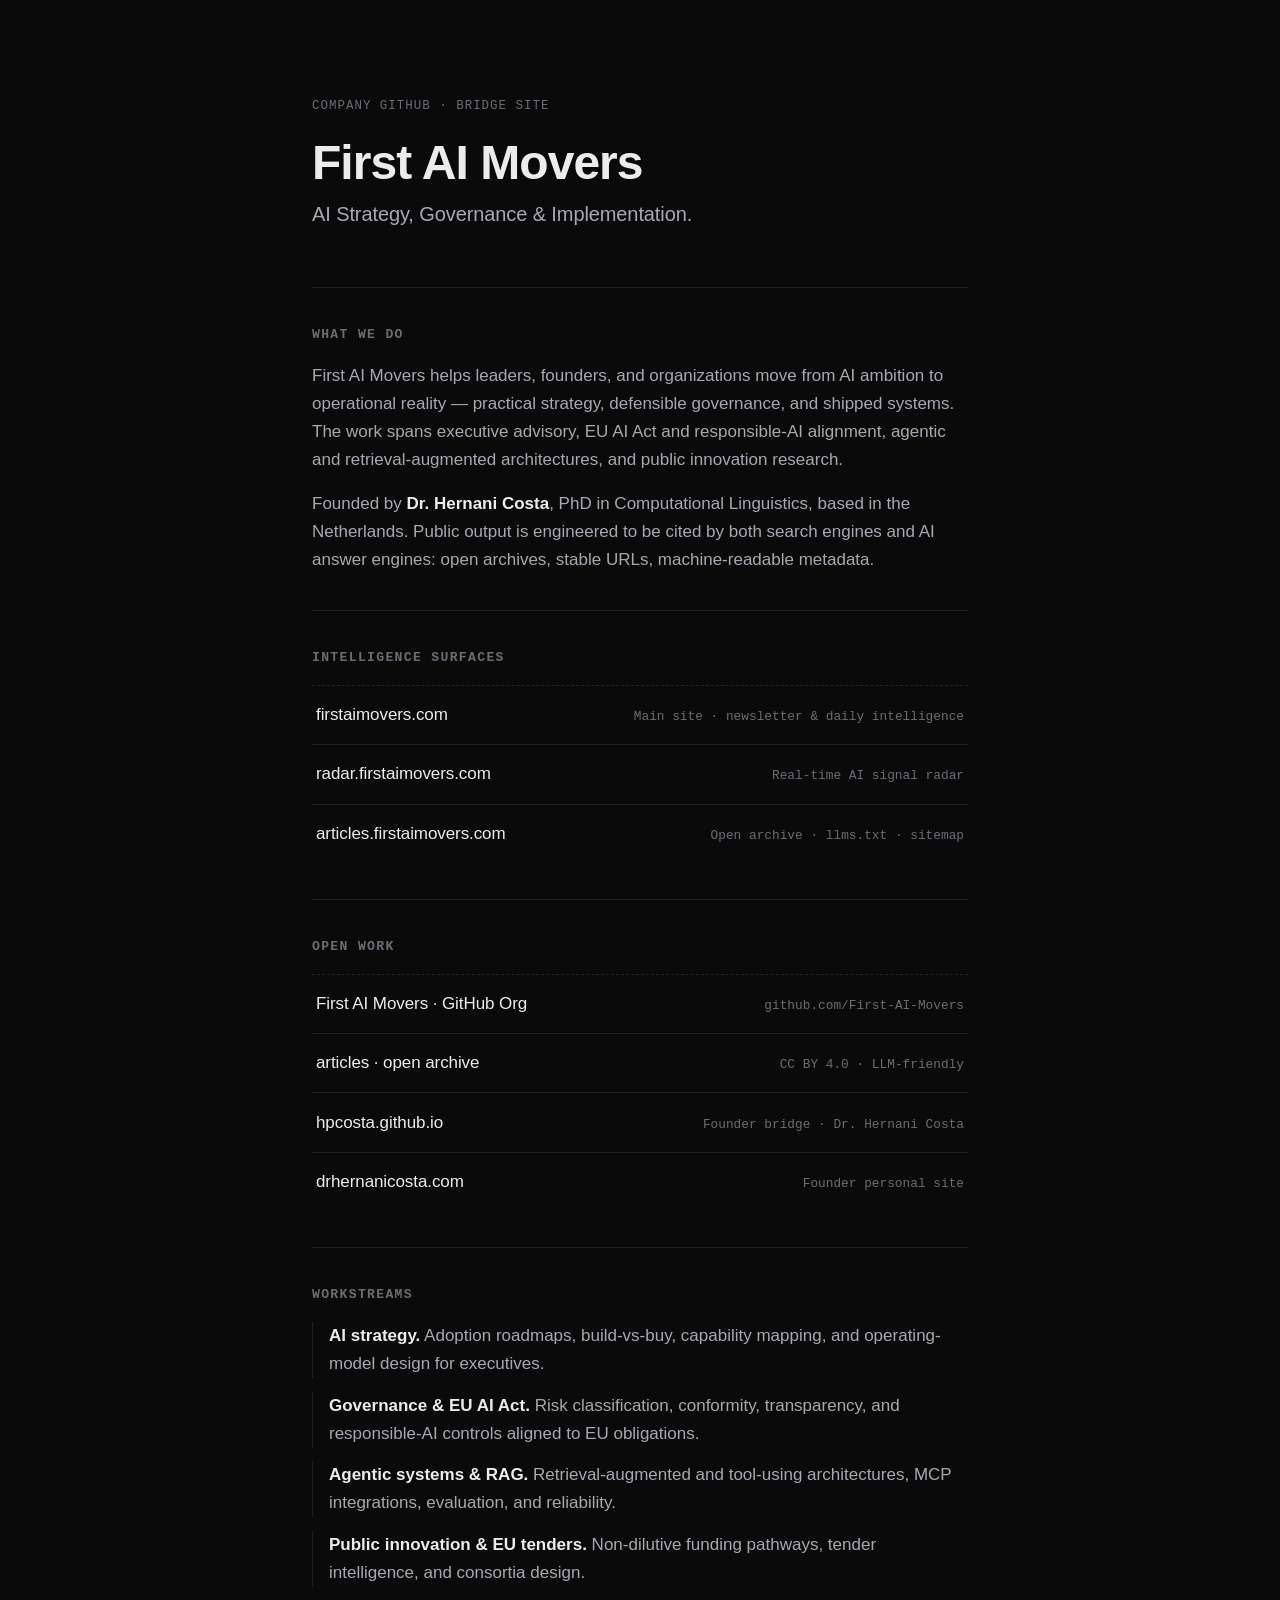
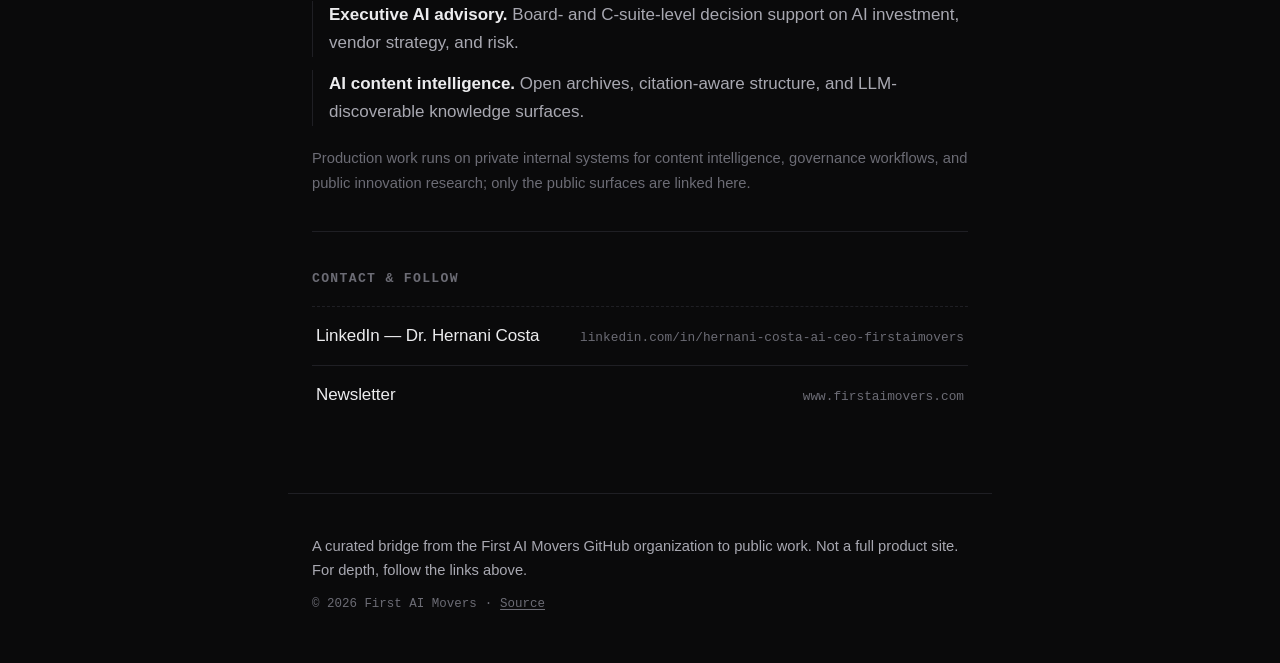
==== index.html @ 40bf21f7 "chore: launch First AI Movers GitHub Pages bridge" ====
<!doctype html>
<html lang="en">
<head>
<meta charset="utf-8">
<meta name="viewport" content="width=device-width, initial-scale=1, viewport-fit=cover">
<meta name="theme-color" content="#0a0a0b">
<meta name="color-scheme" content="dark">

<title>First AI Movers — AI Strategy, Governance &amp; Implementation</title>
<meta name="description" content="First AI Movers helps leaders, founders, and organizations move from AI ambition to operational reality — strategy, governance, and shipped systems.">
<meta name="author" content="First AI Movers">
<meta name="robots" content="index, follow, max-image-preview:large">

<link rel="canonical" href="https://first-ai-movers.github.io/">
<link rel="alternate" type="text/plain" href="https://first-ai-movers.github.io/llms.txt">
<link rel="sitemap" type="application/xml" href="https://first-ai-movers.github.io/sitemap.xml">
<link rel="me" href="https://github.com/First-AI-Movers">
<link rel="me" href="https://firstaimovers.com">

<meta property="og:type" content="website">
<meta property="og:title" content="First AI Movers — AI Strategy, Governance &amp; Implementation">
<meta property="og:description" content="First AI Movers helps leaders, founders, and organizations move from AI ambition to operational reality — strategy, governance, and shipped systems.">
<meta property="og:url" content="https://first-ai-movers.github.io/">
<meta property="og:site_name" content="First AI Movers">
<meta property="og:locale" content="en_US">

<meta name="twitter:card" content="summary">
<meta name="twitter:title" content="First AI Movers — AI Strategy, Governance &amp; Implementation">
<meta name="twitter:description" content="AI strategy, governance, and implementation for leaders, founders, and organizations adopting AI responsibly.">

<link rel="stylesheet" href="styles.css">

<script type="application/ld+json">
{
  "@context": "https://schema.org",
  "@graph": [
    {
      "@type": "Organization",
      "@id": "https://first-ai-movers.github.io/#org",
      "name": "First AI Movers",
      "url": "https://firstaimovers.com",
      "description": "AI strategy, governance, and implementation for leaders, founders, and organizations adopting AI responsibly. Open intelligence on agentic systems, RAG architectures, EU AI Act compliance, and public innovation.",
      "foundingLocation": {
        "@type": "Place",
        "name": "Netherlands",
        "addressCountry": "NL"
      },
      "areaServed": [
        { "@type": "Place", "name": "European Union" },
        { "@type": "Place", "name": "Netherlands" }
      ],
      "founder": { "@id": "https://first-ai-movers.github.io/#founder" },
      "knowsAbout": [
        "AI Strategy",
        "AI Implementation",
        "AI Governance",
        "EU AI Act",
        "Responsible AI",
        "Agentic Systems",
        "Retrieval-Augmented Generation",
        "Model Context Protocol",
        "Public Innovation",
        "EU Tender Intelligence",
        "Executive AI Advisory",
        "AI Content Intelligence"
      ],
      "sameAs": [
        "https://firstaimovers.com",
        "https://www.firstaimovers.com",
        "https://radar.firstaimovers.com",
        "https://articles.firstaimovers.com",
        "https://github.com/First-AI-Movers",
        "https://github.com/First-AI-Movers/articles"
      ],
      "mainEntityOfPage": {
        "@type": "WebPage",
        "@id": "https://first-ai-movers.github.io/#bridge",
        "url": "https://first-ai-movers.github.io/"
      }
    },
    {
      "@type": "Person",
      "@id": "https://first-ai-movers.github.io/#founder",
      "name": "Dr. Hernani Costa",
      "honorificPrefix": "Dr.",
      "jobTitle": "Founder & CEO, First AI Movers",
      "url": "https://hpcosta.github.io/",
      "worksFor": { "@id": "https://first-ai-movers.github.io/#org" },
      "sameAs": [
        "https://hpcosta.github.io/",
        "https://drhernanicosta.com",
        "https://www.linkedin.com/in/hernani-costa-ai-ceo-firstaimovers/"
      ]
    }
  ]
}
</script>
</head>

<body>
<a class="skip" href="#main">Skip to content</a>

<header class="hero" role="banner">
  <p class="eyebrow">Company GitHub · Bridge Site</p>
  <h1>First AI Movers</h1>
  <p class="lede">AI Strategy, Governance &amp; Implementation.</p>
</header>

<main id="main">

  <section class="block" aria-labelledby="about-h">
    <h2 id="about-h">What we do</h2>
    <p>
      First AI Movers helps leaders, founders, and organizations move from
      AI ambition to operational reality — practical strategy, defensible
      governance, and shipped systems. The work spans executive advisory,
      EU AI Act and responsible-AI alignment, agentic and retrieval-augmented
      architectures, and public innovation research.
    </p>
    <p>
      Founded by <strong>Dr. Hernani Costa</strong>, PhD in Computational
      Linguistics, based in the Netherlands. Public output is engineered to
      be cited by both search engines and AI answer engines: open archives,
      stable URLs, machine-readable metadata.
    </p>
  </section>

  <section class="block" aria-labelledby="surfaces-h">
    <h2 id="surfaces-h">Intelligence surfaces</h2>
    <ul class="links" role="list">
      <li>
        <a href="https://firstaimovers.com" rel="noopener">
          <span class="link-title">firstaimovers.com</span>
          <span class="link-host">Main site · newsletter &amp; daily intelligence</span>
        </a>
      </li>
      <li>
        <a href="https://radar.firstaimovers.com" rel="noopener">
          <span class="link-title">radar.firstaimovers.com</span>
          <span class="link-host">Real-time AI signal radar</span>
        </a>
      </li>
      <li>
        <a href="https://articles.firstaimovers.com" rel="noopener">
          <span class="link-title">articles.firstaimovers.com</span>
          <span class="link-host">Open archive · llms.txt · sitemap</span>
        </a>
      </li>
    </ul>
  </section>

  <section class="block" aria-labelledby="open-h">
    <h2 id="open-h">Open work</h2>
    <ul class="links" role="list">
      <li>
        <a href="https://github.com/First-AI-Movers" rel="noopener me">
          <span class="link-title">First AI Movers · GitHub Org</span>
          <span class="link-host">github.com/First-AI-Movers</span>
        </a>
      </li>
      <li>
        <a href="https://github.com/First-AI-Movers/articles" rel="noopener">
          <span class="link-title">articles · open archive</span>
          <span class="link-host">CC BY 4.0 · LLM-friendly</span>
        </a>
      </li>
      <li>
        <a href="https://hpcosta.github.io/" rel="noopener">
          <span class="link-title">hpcosta.github.io</span>
          <span class="link-host">Founder bridge · Dr. Hernani Costa</span>
        </a>
      </li>
      <li>
        <a href="https://drhernanicosta.com" rel="noopener">
          <span class="link-title">drhernanicosta.com</span>
          <span class="link-host">Founder personal site</span>
        </a>
      </li>
    </ul>
  </section>

  <section class="block" aria-labelledby="work-h">
    <h2 id="work-h">Workstreams</h2>
    <ul class="streams" role="list">
      <li><strong>AI strategy.</strong> Adoption roadmaps, build-vs-buy, capability mapping, and operating-model design for executives.</li>
      <li><strong>Governance &amp; EU AI Act.</strong> Risk classification, conformity, transparency, and responsible-AI controls aligned to EU obligations.</li>
      <li><strong>Agentic systems &amp; RAG.</strong> Retrieval-augmented and tool-using architectures, MCP integrations, evaluation, and reliability.</li>
      <li><strong>Public innovation &amp; EU tenders.</strong> Non-dilutive funding pathways, tender intelligence, and consortia design.</li>
      <li><strong>Executive AI advisory.</strong> Board- and C-suite-level decision support on AI investment, vendor strategy, and risk.</li>
      <li><strong>AI content intelligence.</strong> Open archives, citation-aware structure, and LLM-discoverable knowledge surfaces.</li>
    </ul>
    <p class="aside">
      Production work runs on private internal systems for content intelligence,
      governance workflows, and public innovation research; only the public
      surfaces are linked here.
    </p>
  </section>

  <section class="block" aria-labelledby="contact-h">
    <h2 id="contact-h">Contact &amp; follow</h2>
    <ul class="links" role="list">
      <li>
        <a href="https://www.linkedin.com/in/hernani-costa-ai-ceo-firstaimovers/" rel="noopener me">
          <span class="link-title">LinkedIn — Dr. Hernani Costa</span>
          <span class="link-host">linkedin.com/in/hernani-costa-ai-ceo-firstaimovers</span>
        </a>
      </li>
      <li>
        <a href="https://www.firstaimovers.com" rel="noopener">
          <span class="link-title">Newsletter</span>
          <span class="link-host">www.firstaimovers.com</span>
        </a>
      </li>
    </ul>
  </section>

</main>

<footer class="foot" role="contentinfo">
  <p>
    A curated bridge from the First AI Movers GitHub organization to public
    work. Not a full product site. For depth, follow the links above.
  </p>
  <p class="meta">
    <span>© 2026 First AI Movers</span>
    <span aria-hidden="true">·</span>
    <a href="https://github.com/First-AI-Movers/first-ai-movers.github.io" rel="noopener">Source</a>
  </p>
</footer>

</body>
</html>
---- styles.css ----
/* First AI Movers — company GitHub bridge
   Dark executive theme. System fonts only. No JS. */

:root {
  --bg: #0a0a0b;
  --bg-elev: #111114;
  --fg: #ececee;
  --fg-soft: #a8a8b1;
  --fg-muted: #6c6c75;
  --rule: #1f1f24;
  --accent: #e6e6ea;
  --focus: #7aa6ff;
  --maxw: 44rem;

  --sans: -apple-system, BlinkMacSystemFont, "Segoe UI", Roboto, "Helvetica Neue",
          Arial, "Noto Sans", sans-serif;
  --mono: ui-monospace, SFMono-Regular, "SF Mono", Menlo, Consolas, monospace;
}

* { box-sizing: border-box; }

html {
  -webkit-text-size-adjust: 100%;
  text-size-adjust: 100%;
  scroll-behavior: smooth;
}

@media (prefers-reduced-motion: reduce) {
  html { scroll-behavior: auto; }
  *, *::before, *::after { animation: none !important; transition: none !important; }
}

body {
  margin: 0;
  background: var(--bg);
  color: var(--fg);
  font-family: var(--sans);
  font-size: 17px;
  line-height: 1.65;
  -webkit-font-smoothing: antialiased;
  -moz-osx-font-smoothing: grayscale;
  font-feature-settings: "ss01", "kern", "liga";
  text-rendering: optimizeLegibility;
}

::selection { background: #2b3a64; color: #fff; }

a {
  color: var(--fg);
  text-underline-offset: 0.18em;
  text-decoration-thickness: 1px;
}
a:hover { color: var(--accent); }

:focus-visible {
  outline: 2px solid var(--focus);
  outline-offset: 3px;
  border-radius: 2px;
}

.skip {
  position: absolute;
  left: -9999px;
  top: auto;
  width: 1px; height: 1px;
  overflow: hidden;
}
.skip:focus {
  position: fixed;
  left: 1rem; top: 1rem;
  width: auto; height: auto;
  padding: 0.5rem 0.75rem;
  background: var(--bg-elev);
  color: var(--fg);
  z-index: 999;
}

.hero, main, .foot {
  max-width: var(--maxw);
  margin: 0 auto;
  padding: 0 1.5rem;
}

.hero {
  padding-top: clamp(3.5rem, 8vw, 6rem);
  padding-bottom: clamp(2rem, 5vw, 3.5rem);
}

.eyebrow {
  margin: 0 0 1.25rem;
  font-family: var(--mono);
  font-size: 0.78rem;
  letter-spacing: 0.08em;
  text-transform: uppercase;
  color: var(--fg-muted);
}

h1 {
  margin: 0 0 0.6rem;
  font-size: clamp(2.1rem, 5.4vw, 3rem);
  font-weight: 600;
  letter-spacing: -0.02em;
  line-height: 1.08;
}

.lede {
  margin: 0;
  font-size: clamp(1.05rem, 2.2vw, 1.25rem);
  color: var(--fg-soft);
  letter-spacing: -0.005em;
}

.block {
  padding-top: 2.25rem;
  padding-bottom: 2.25rem;
  border-top: 1px solid var(--rule);
}

.block h2 {
  margin: 0 0 1rem;
  font-size: 0.82rem;
  font-weight: 600;
  font-family: var(--mono);
  letter-spacing: 0.1em;
  text-transform: uppercase;
  color: var(--fg-muted);
}

.block p {
  margin: 0 0 1rem;
  color: var(--fg-soft);
}
.block p:last-child { margin-bottom: 0; }
.block strong { color: var(--fg); font-weight: 600; }

.block p.aside {
  margin-top: 1.25rem;
  font-size: 0.92rem;
  color: var(--fg-muted);
}

.links {
  list-style: none;
  margin: 0;
  padding: 0;
  display: grid;
  gap: 0;
}

.links li {
  border-top: 1px solid var(--rule);
}
.links li:first-child { border-top: 1px dashed var(--rule); }

.links a {
  display: flex;
  align-items: baseline;
  justify-content: space-between;
  gap: 1rem;
  padding: 0.95rem 0.25rem;
  text-decoration: none;
  color: var(--fg);
}
.links a:hover { color: var(--accent); background: var(--bg-elev); }
.links a:hover .link-host { color: var(--fg-soft); }

.link-title {
  font-weight: 500;
  letter-spacing: -0.005em;
}
.link-host {
  font-family: var(--mono);
  font-size: 0.8rem;
  color: var(--fg-muted);
  text-align: right;
  flex: 0 1 auto;
}

@media (max-width: 32rem) {
  .links a { flex-direction: column; align-items: flex-start; gap: 0.15rem; padding: 0.85rem 0.25rem; }
  .link-host { text-align: left; }
}

.streams {
  list-style: none;
  margin: 0;
  padding: 0;
  display: grid;
  gap: 0.85rem;
}
.streams li {
  color: var(--fg-soft);
  padding-left: 1rem;
  border-left: 1px solid var(--rule);
}
.streams strong {
  color: var(--fg);
  font-weight: 600;
}

.foot {
  padding-top: 2.5rem;
  padding-bottom: 3rem;
  border-top: 1px solid var(--rule);
  margin-top: 2rem;
}

.foot p {
  margin: 0 0 0.75rem;
  color: var(--fg-soft);
  font-size: 0.92rem;
}
.foot .meta {
  margin: 0;
  color: var(--fg-muted);
  font-family: var(--mono);
  font-size: 0.78rem;
  display: flex;
  gap: 0.5rem;
  flex-wrap: wrap;
}
.foot .meta a { color: var(--fg-muted); }
.foot .meta a:hover { color: var(--fg); }

/* 404 */
.notfound {
  min-height: 70vh;
  display: grid;
  place-content: center;
  text-align: center;
  padding: 4rem 1.5rem;
}
.notfound h1 { font-size: clamp(2.5rem, 8vw, 4rem); margin-bottom: 0.5rem; }
.notfound p { color: var(--fg-soft); margin: 0 0 1.5rem; }
.notfound a { color: var(--accent); }
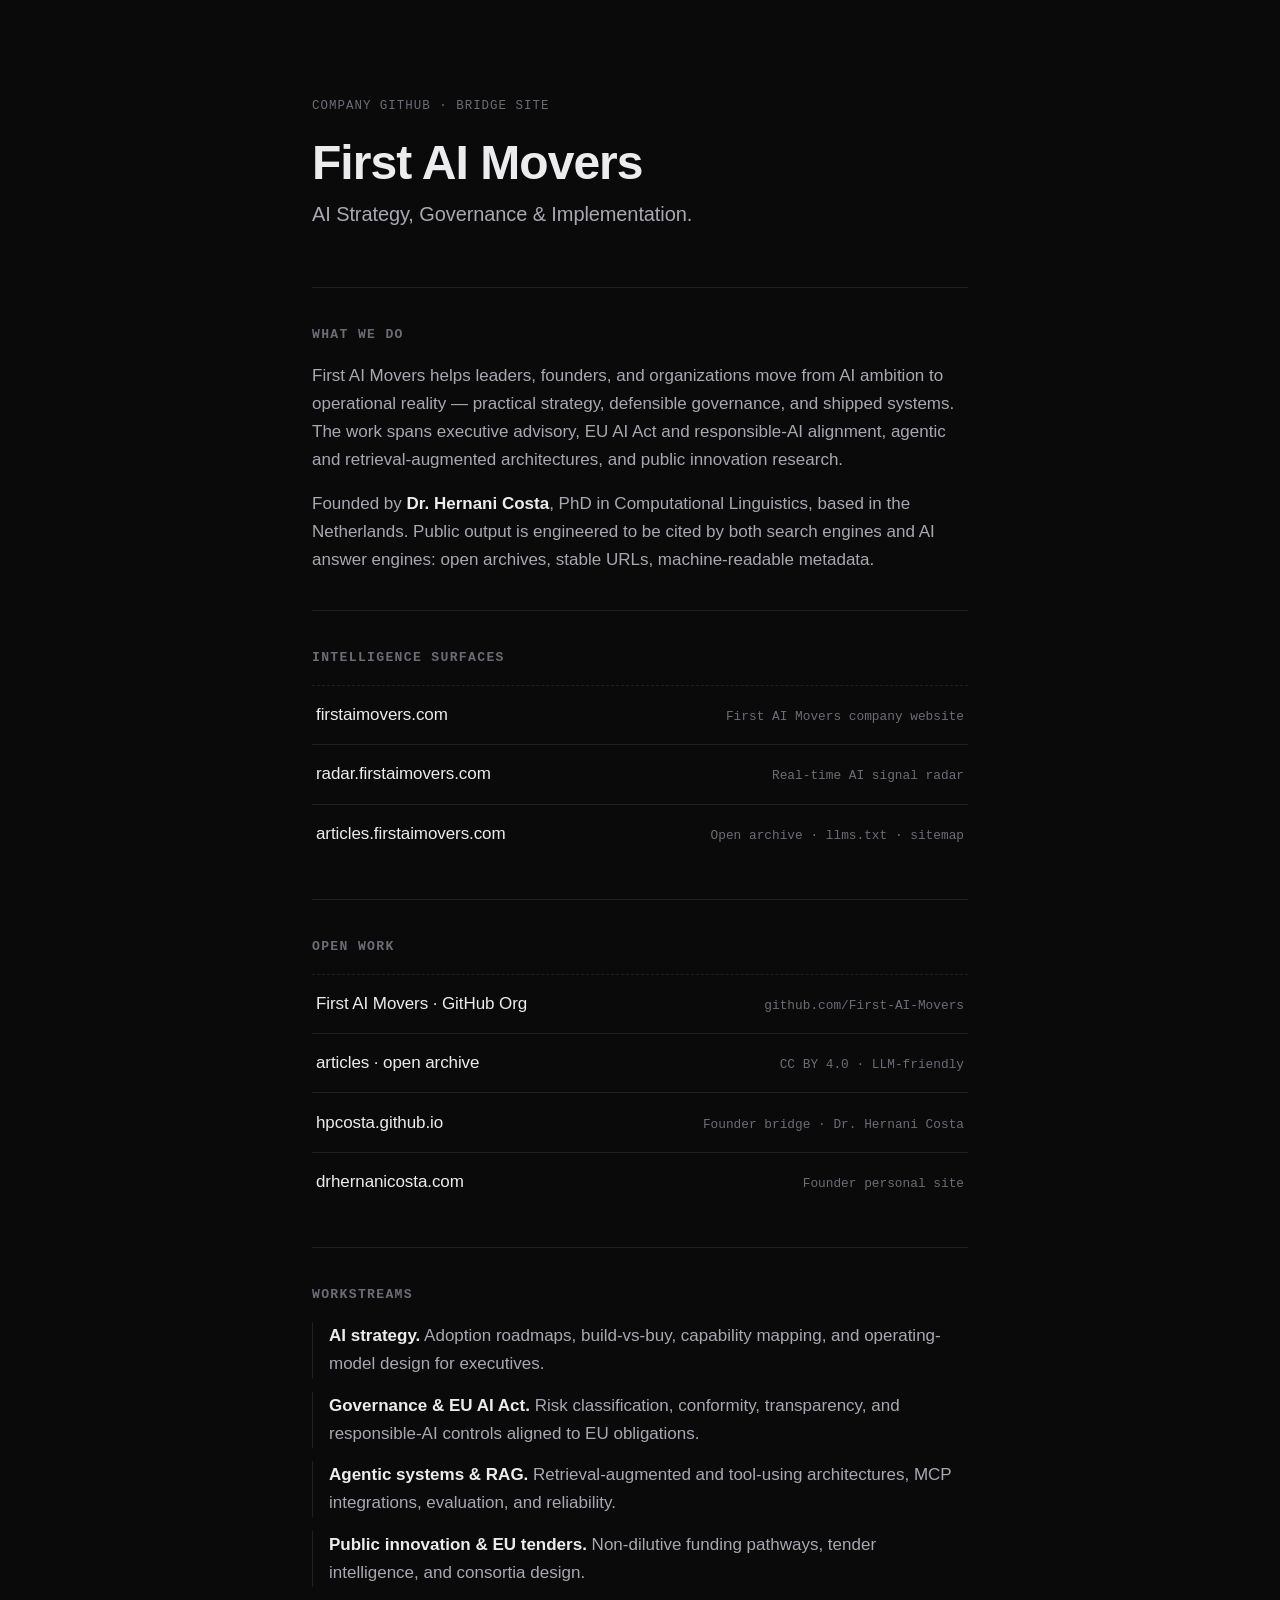
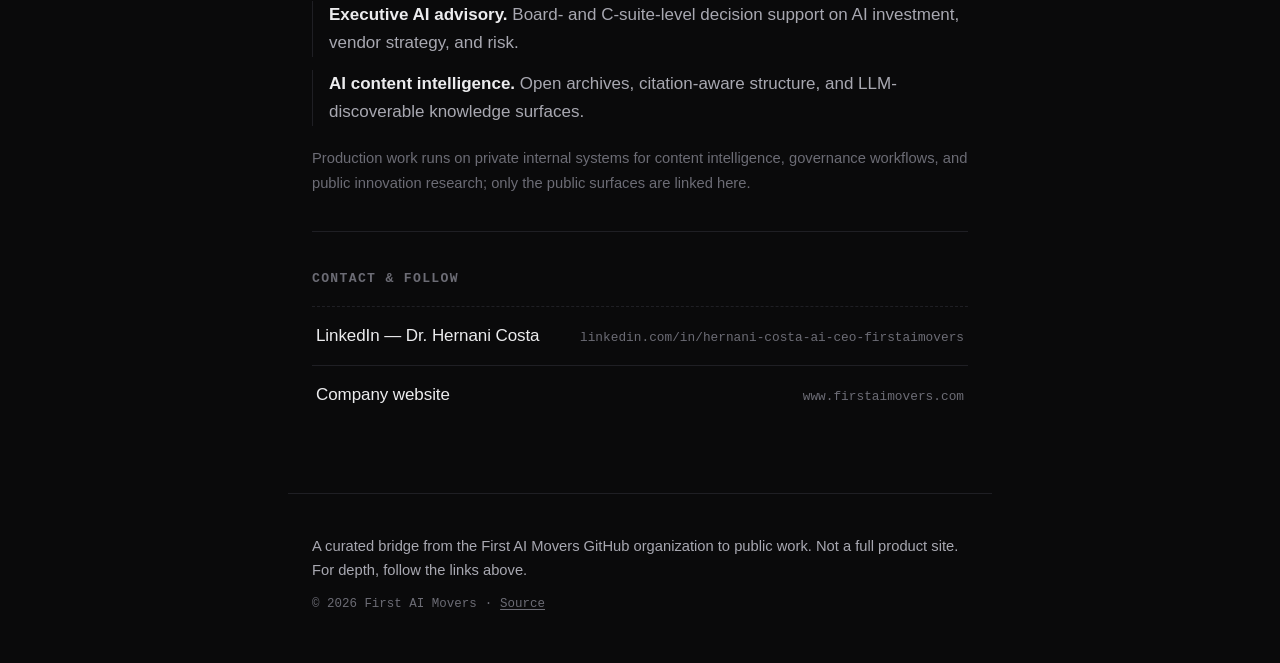
==== commit d9f5960f: "chore: clarify First AI Movers company website wording" ====
--- a/index.html
+++ b/index.html
@@ -28,7 +28,7 @@
 <meta name="twitter:title" content="First AI Movers — AI Strategy, Governance &amp; Implementation">
 <meta name="twitter:description" content="AI strategy, governance, and implementation for leaders, founders, and organizations adopting AI responsibly.">
 
-<link rel="stylesheet" href="styles.css">
+<link rel="stylesheet" href="/styles.css">
 
 <script type="application/ld+json">
 {
@@ -131,7 +131,7 @@
       <li>
         <a href="https://firstaimovers.com" rel="noopener">
           <span class="link-title">firstaimovers.com</span>
-          <span class="link-host">Main site · newsletter &amp; daily intelligence</span>
+          <span class="link-host">First AI Movers company website</span>
         </a>
       </li>
       <li>
@@ -207,7 +207,7 @@
       </li>
       <li>
         <a href="https://www.firstaimovers.com" rel="noopener">
-          <span class="link-title">Newsletter</span>
+          <span class="link-title">Company website</span>
           <span class="link-host">www.firstaimovers.com</span>
         </a>
       </li>
